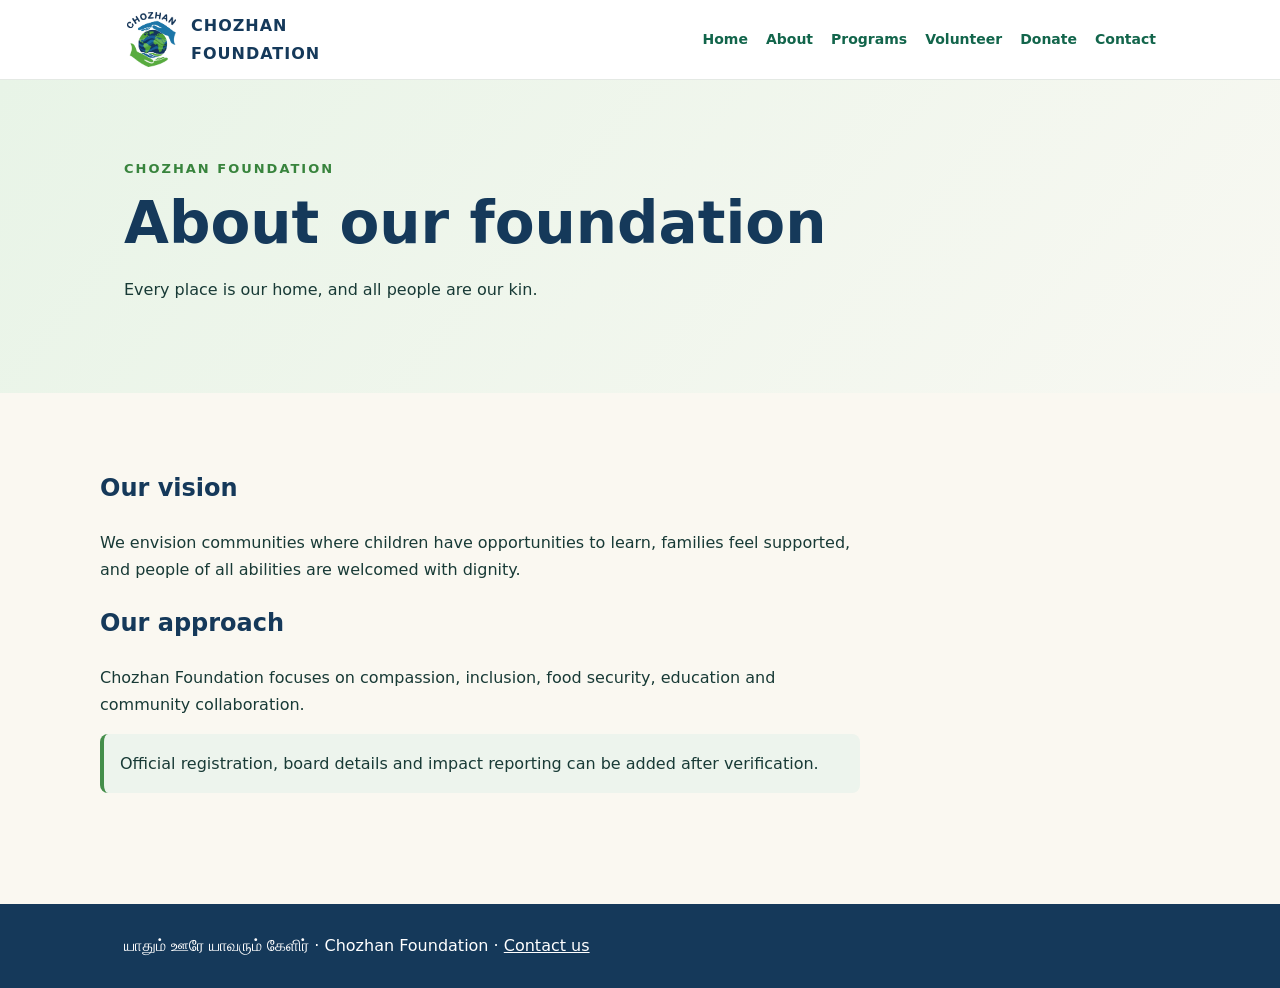
==== about.html @ 7889ee98 "Add files via upload" ====
<!doctype html><html lang="en"><head><meta charset="utf-8"><meta name="viewport" content="width=device-width,initial-scale=1"><meta name="description" content="Chozhan Foundation — About our foundation"><link rel="icon" href="chozhan-logo.jpg"><link rel="stylesheet" href="site.css"><title>About our foundation | Chozhan Foundation</title></head><body><header><div class="wrap nav"><a class="brand" href="index.html"><img src="chozhan-logo.jpg" alt="Chozhan Foundation logo"><span>CHOZHAN<br>FOUNDATION</span></a><nav><a href="index.html">Home</a><a href="about.html">About</a><a href="programs.html">Programs</a><a href="volunteer.html">Volunteer</a><a href="donate.html">Donate</a><a href="contact.html">Contact</a></nav></div></header><section class="hero"><div class="wrap"><span class="eyebrow">Chozhan Foundation</span><h1>About our foundation</h1><p>Every place is our home, and all people are our kin.</p></div></section><main class="main wrap"><h2>Our vision</h2><p>We envision communities where children have opportunities to learn, families feel supported, and people of all abilities are welcomed with dignity.</p><h2>Our approach</h2><p>Chozhan Foundation focuses on compassion, inclusion, food security, education and community collaboration.</p><p class="note">Official registration, board details and impact reporting can be added after verification.</p></main><footer><div class="wrap">யாதும் ஊரே யாவரும் கேளிர் · Chozhan Foundation · <a href="contact.html">Contact us</a></div></footer></body></html>
---- site.css ----
*{box-sizing:border-box}body{margin:0;font-family:system-ui,-apple-system,Segoe UI,sans-serif;background:#faf8f1;color:#183a36;line-height:1.7}header{background:#fff;border-bottom:1px solid #e4e9e4;position:sticky;top:0;z-index:5}.wrap{max-width:1080px;margin:auto;padding:0 24px}.nav{display:flex;justify-content:space-between;align-items:center;gap:18px;padding-top:12px;padding-bottom:12px;flex-wrap:wrap}.brand{display:flex;align-items:center;gap:12px;text-decoration:none;color:#15395a;font-weight:800;letter-spacing:1px}.brand img{height:55px;width:55px;object-fit:contain}nav{display:flex;gap:18px;flex-wrap:wrap}a{color:#12654b}nav a{text-decoration:none;font-weight:650;font-size:14px}nav a:hover{text-decoration:underline}.hero{padding:74px 0;background:linear-gradient(130deg,#e8f4e7,#f8f8f2)}h1{font-size:clamp(34px,5vw,58px);line-height:1.12;margin:10px 0 20px;color:#15395a}h2{color:#15395a}p{max-width:760px}.eyebrow{font-size:13px;letter-spacing:2px;text-transform:uppercase;font-weight:800;color:#38843d}.main{padding:55px 0 95px}.grid{display:grid;grid-template-columns:repeat(auto-fit,minmax(240px,1fr));gap:20px}.card{background:white;border:1px solid #e1e8e1;border-radius:18px;padding:24px}.button{display:inline-block;background:#19583e;color:white;padding:12px 20px;border:0;border-radius:100px;text-decoration:none;font-weight:700;cursor:pointer}input,select,textarea{width:100%;border:1px solid #c7d5ca;border-radius:10px;padding:13px;margin:7px 0 15px;font:inherit}label{font-weight:650}textarea{min-height:120px}footer{background:#15395a;color:white;padding:28px 0}footer a{color:white}.note{padding:16px;background:#edf4ed;border-left:4px solid #448e4a;border-radius:8px}@media(max-width:650px){nav{gap:10px}.hero{padding:45px 0}}
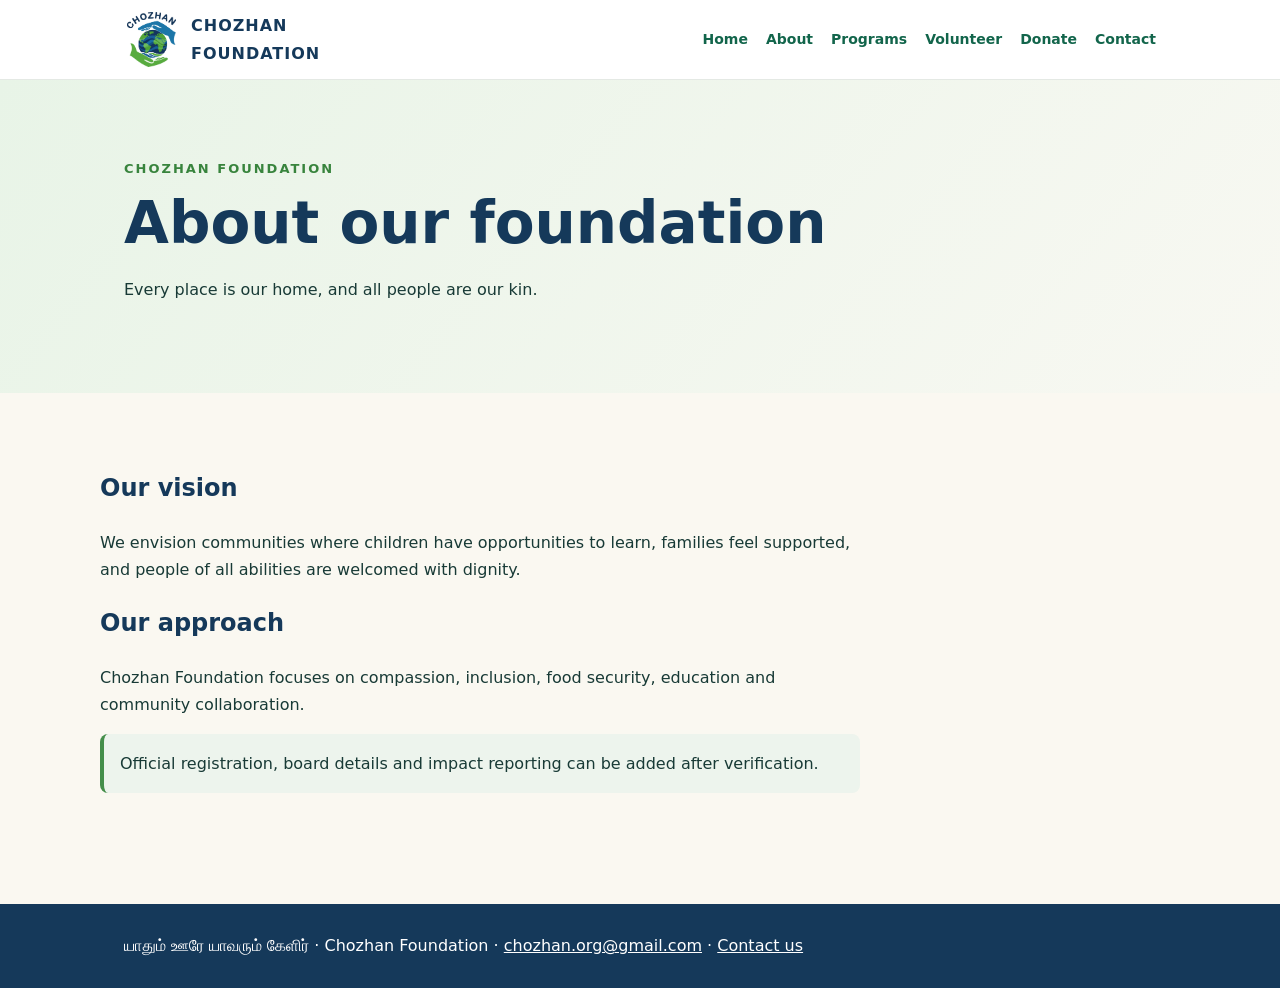
==== commit 6dd1a3e8: "Add files via upload" ====
--- a/about.html
+++ b/about.html
@@ -1 +1 @@
-<!doctype html><html lang="en"><head><meta charset="utf-8"><meta name="viewport" content="width=device-width,initial-scale=1"><meta name="description" content="Chozhan Foundation — About our foundation"><link rel="icon" href="chozhan-logo.jpg"><link rel="stylesheet" href="site.css"><title>About our foundation | Chozhan Foundation</title></head><body><header><div class="wrap nav"><a class="brand" href="index.html"><img src="chozhan-logo.jpg" alt="Chozhan Foundation logo"><span>CHOZHAN<br>FOUNDATION</span></a><nav><a href="index.html">Home</a><a href="about.html">About</a><a href="programs.html">Programs</a><a href="volunteer.html">Volunteer</a><a href="donate.html">Donate</a><a href="contact.html">Contact</a></nav></div></header><section class="hero"><div class="wrap"><span class="eyebrow">Chozhan Foundation</span><h1>About our foundation</h1><p>Every place is our home, and all people are our kin.</p></div></section><main class="main wrap"><h2>Our vision</h2><p>We envision communities where children have opportunities to learn, families feel supported, and people of all abilities are welcomed with dignity.</p><h2>Our approach</h2><p>Chozhan Foundation focuses on compassion, inclusion, food security, education and community collaboration.</p><p class="note">Official registration, board details and impact reporting can be added after verification.</p></main><footer><div class="wrap">யாதும் ஊரே யாவரும் கேளிர் · Chozhan Foundation · <a href="contact.html">Contact us</a></div></footer></body></html>+<!doctype html><html lang="en"><head><meta charset="utf-8"><meta name="viewport" content="width=device-width,initial-scale=1"><meta name="description" content="Chozhan Foundation — About our foundation"><link rel="icon" href="chozhan-logo.jpg"><link rel="stylesheet" href="site.css"><title>About our foundation | Chozhan Foundation</title></head><body><header><div class="wrap nav"><a class="brand" href="index.html"><img src="chozhan-logo.jpg" alt="Chozhan Foundation logo"><span>CHOZHAN<br>FOUNDATION</span></a><nav><a href="index.html">Home</a><a href="about.html">About</a><a href="programs.html">Programs</a><a href="volunteer.html">Volunteer</a><a href="donate.html">Donate</a><a href="contact.html">Contact</a></nav></div></header><section class="hero"><div class="wrap"><span class="eyebrow">Chozhan Foundation</span><h1>About our foundation</h1><p>Every place is our home, and all people are our kin.</p></div></section><main class="main wrap"><h2>Our vision</h2><p>We envision communities where children have opportunities to learn, families feel supported, and people of all abilities are welcomed with dignity.</p><h2>Our approach</h2><p>Chozhan Foundation focuses on compassion, inclusion, food security, education and community collaboration.</p><p class="note">Official registration, board details and impact reporting can be added after verification.</p></main><footer><div class="wrap">யாதும் ஊரே யாவரும் கேளிர் · Chozhan Foundation · <a href="mailto:chozhan.org@gmail.com">chozhan.org@gmail.com</a> · <a href="contact.html">Contact us</a></div></footer></body></html>
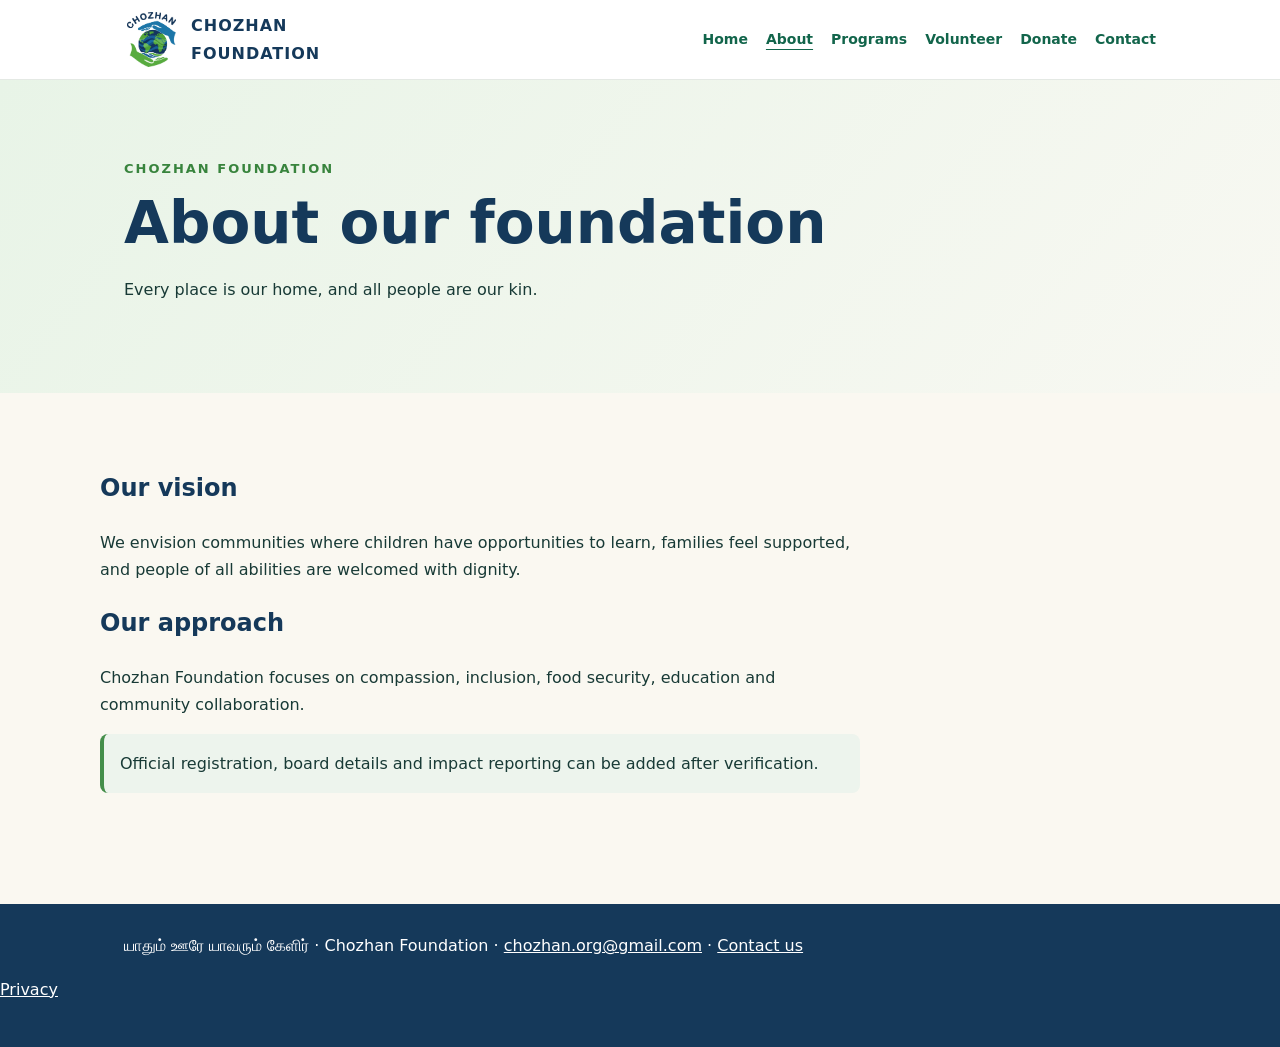
==== commit 26e2b799: "Add files via upload" ====
--- a/about.html
+++ b/about.html
@@ -1 +1,2 @@
-<!doctype html><html lang="en"><head><meta charset="utf-8"><meta name="viewport" content="width=device-width,initial-scale=1"><meta name="description" content="Chozhan Foundation — About our foundation"><link rel="icon" href="chozhan-logo.jpg"><link rel="stylesheet" href="site.css"><title>About our foundation | Chozhan Foundation</title></head><body><header><div class="wrap nav"><a class="brand" href="index.html"><img src="chozhan-logo.jpg" alt="Chozhan Foundation logo"><span>CHOZHAN<br>FOUNDATION</span></a><nav><a href="index.html">Home</a><a href="about.html">About</a><a href="programs.html">Programs</a><a href="volunteer.html">Volunteer</a><a href="donate.html">Donate</a><a href="contact.html">Contact</a></nav></div></header><section class="hero"><div class="wrap"><span class="eyebrow">Chozhan Foundation</span><h1>About our foundation</h1><p>Every place is our home, and all people are our kin.</p></div></section><main class="main wrap"><h2>Our vision</h2><p>We envision communities where children have opportunities to learn, families feel supported, and people of all abilities are welcomed with dignity.</p><h2>Our approach</h2><p>Chozhan Foundation focuses on compassion, inclusion, food security, education and community collaboration.</p><p class="note">Official registration, board details and impact reporting can be added after verification.</p></main><footer><div class="wrap">யாதும் ஊரே யாவரும் கேளிர் · Chozhan Foundation · <a href="mailto:chozhan.org@gmail.com">chozhan.org@gmail.com</a> · <a href="contact.html">Contact us</a></div></footer></body></html>+<!DOCTYPE html>
+<html lang="en"><head><meta charset="utf-8"/><meta content="width=device-width,initial-scale=1" name="viewport"/><meta content="Chozhan Foundation — About our foundation" name="description"/><link href="chozhan-logo.jpg" rel="icon"/><link href="site.css" rel="stylesheet"/><title>About our foundation | Chozhan Foundation</title><link href="https://chozhan.org/about.html" rel="canonical"/><meta content="About our foundation | Chozhan Foundation" property="og:title"/><meta content="Community care, education, food security and disability inclusion in Cuddalore, Tamil Nadu." property="og:description"/></head><body><a class="skip-link" href="#main-content">Skip to content</a><header><div class="wrap nav"><a class="brand" href="index.html"><img alt="Chozhan Foundation logo" src="chozhan-logo.jpg"/><span>CHOZHAN<br/>FOUNDATION</span></a><button aria-controls="page-links" aria-expanded="false" aria-label="Toggle navigation" class="mobile-toggle" type="button">☰</button><nav id="page-links"><a href="index.html">Home</a><a aria-current="page" href="about.html">About</a><a href="programs.html">Programs</a><a href="volunteer.html">Volunteer</a><a href="donate.html">Donate</a><a href="contact.html">Contact</a></nav></div></header><section class="hero"><div class="wrap"><span class="eyebrow">Chozhan Foundation</span><h1>About our foundation</h1><p>Every place is our home, and all people are our kin.</p></div></section><main class="main wrap" id="main-content"><h2>Our vision</h2><p>We envision communities where children have opportunities to learn, families feel supported, and people of all abilities are welcomed with dignity.</p><h2>Our approach</h2><p>Chozhan Foundation focuses on compassion, inclusion, food security, education and community collaboration.</p><p class="note">Official registration, board details and impact reporting can be added after verification.</p></main><footer><div class="wrap">யாதும் ஊரே யாவரும் கேளிர் · Chozhan Foundation · <a href="mailto:chozhan.org@gmail.com">chozhan.org@gmail.com</a> · <a href="contact.html">Contact us</a></div><p><a href="privacy.html">Privacy</a></p></footer><script>document.querySelector('.mobile-toggle')?.addEventListener('click',function(){const n=document.getElementById('page-links');const open=n.classList.toggle('open');this.setAttribute('aria-expanded',String(open));});</script></body></html>
--- a/site.css
+++ b/site.css
@@ -1 +1,2 @@
-*{box-sizing:border-box}body{margin:0;font-family:system-ui,-apple-system,Segoe UI,sans-serif;background:#faf8f1;color:#183a36;line-height:1.7}header{background:#fff;border-bottom:1px solid #e4e9e4;position:sticky;top:0;z-index:5}.wrap{max-width:1080px;margin:auto;padding:0 24px}.nav{display:flex;justify-content:space-between;align-items:center;gap:18px;padding-top:12px;padding-bottom:12px;flex-wrap:wrap}.brand{display:flex;align-items:center;gap:12px;text-decoration:none;color:#15395a;font-weight:800;letter-spacing:1px}.brand img{height:55px;width:55px;object-fit:contain}nav{display:flex;gap:18px;flex-wrap:wrap}a{color:#12654b}nav a{text-decoration:none;font-weight:650;font-size:14px}nav a:hover{text-decoration:underline}.hero{padding:74px 0;background:linear-gradient(130deg,#e8f4e7,#f8f8f2)}h1{font-size:clamp(34px,5vw,58px);line-height:1.12;margin:10px 0 20px;color:#15395a}h2{color:#15395a}p{max-width:760px}.eyebrow{font-size:13px;letter-spacing:2px;text-transform:uppercase;font-weight:800;color:#38843d}.main{padding:55px 0 95px}.grid{display:grid;grid-template-columns:repeat(auto-fit,minmax(240px,1fr));gap:20px}.card{background:white;border:1px solid #e1e8e1;border-radius:18px;padding:24px}.button{display:inline-block;background:#19583e;color:white;padding:12px 20px;border:0;border-radius:100px;text-decoration:none;font-weight:700;cursor:pointer}input,select,textarea{width:100%;border:1px solid #c7d5ca;border-radius:10px;padding:13px;margin:7px 0 15px;font:inherit}label{font-weight:650}textarea{min-height:120px}footer{background:#15395a;color:white;padding:28px 0}footer a{color:white}.note{padding:16px;background:#edf4ed;border-left:4px solid #448e4a;border-radius:8px}@media(max-width:650px){nav{gap:10px}.hero{padding:45px 0}}+*{box-sizing:border-box}body{margin:0;font-family:system-ui,-apple-system,Segoe UI,sans-serif;background:#faf8f1;color:#183a36;line-height:1.7}header{background:#fff;border-bottom:1px solid #e4e9e4;position:sticky;top:0;z-index:5}.wrap{max-width:1080px;margin:auto;padding:0 24px}.nav{display:flex;justify-content:space-between;align-items:center;gap:18px;padding-top:12px;padding-bottom:12px;flex-wrap:wrap}.brand{display:flex;align-items:center;gap:12px;text-decoration:none;color:#15395a;font-weight:800;letter-spacing:1px}.brand img{height:55px;width:55px;object-fit:contain}nav{display:flex;gap:18px;flex-wrap:wrap}a{color:#12654b}nav a{text-decoration:none;font-weight:650;font-size:14px}nav a:hover{text-decoration:underline}.hero{padding:74px 0;background:linear-gradient(130deg,#e8f4e7,#f8f8f2)}h1{font-size:clamp(34px,5vw,58px);line-height:1.12;margin:10px 0 20px;color:#15395a}h2{color:#15395a}p{max-width:760px}.eyebrow{font-size:13px;letter-spacing:2px;text-transform:uppercase;font-weight:800;color:#38843d}.main{padding:55px 0 95px}.grid{display:grid;grid-template-columns:repeat(auto-fit,minmax(240px,1fr));gap:20px}.card{background:white;border:1px solid #e1e8e1;border-radius:18px;padding:24px}.button{display:inline-block;background:#19583e;color:white;padding:12px 20px;border:0;border-radius:100px;text-decoration:none;font-weight:700;cursor:pointer}input,select,textarea{width:100%;border:1px solid #c7d5ca;border-radius:10px;padding:13px;margin:7px 0 15px;font:inherit}label{font-weight:650}textarea{min-height:120px}footer{background:#15395a;color:white;padding:28px 0}footer a{color:white}.note{padding:16px;background:#edf4ed;border-left:4px solid #448e4a;border-radius:8px}@media(max-width:650px){nav{gap:10px}.hero{padding:45px 0}}
+.skip-link{position:absolute;top:-80px;left:12px;z-index:100;background:#fff;color:#123e34;padding:10px}.skip-link:focus{top:8px}:focus-visible{outline:3px solid #df9b45;outline-offset:3px}.mobile-toggle{display:none;border:1px solid #cdd8d0;border-radius:8px;background:white;padding:8px 13px;font-size:23px;cursor:pointer}nav a[aria-current="page"]{text-decoration:underline;text-underline-offset:5px}@media(max-width:720px){.nav{flex-wrap:wrap}.mobile-toggle{display:block;margin-left:auto}header nav{display:none;width:100%;flex-direction:column;align-items:flex-start;padding:12px 0}header nav.open{display:flex}}@media(prefers-reduced-motion:reduce){html{scroll-behavior:auto}}
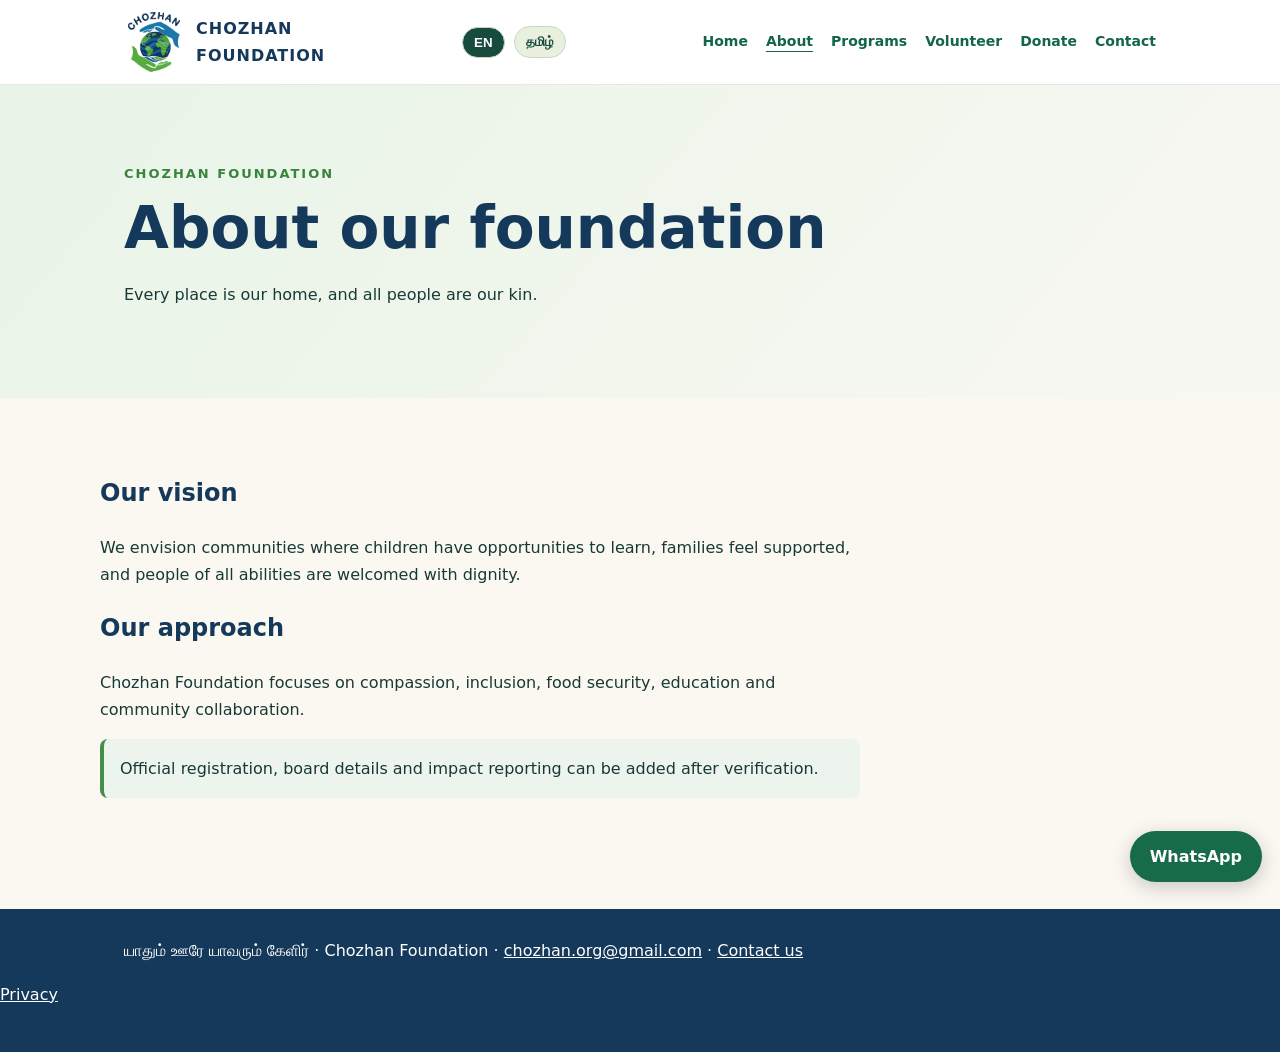
==== commit 16ccb1ca: "Add files via upload" ====
--- a/about.html
+++ b/about.html
@@ -1,2 +1,3 @@
 <!DOCTYPE html>
-<html lang="en"><head><meta charset="utf-8"/><meta content="width=device-width,initial-scale=1" name="viewport"/><meta content="Chozhan Foundation — About our foundation" name="description"/><link href="chozhan-logo.jpg" rel="icon"/><link href="site.css" rel="stylesheet"/><title>About our foundation | Chozhan Foundation</title><link href="https://chozhan.org/about.html" rel="canonical"/><meta content="About our foundation | Chozhan Foundation" property="og:title"/><meta content="Community care, education, food security and disability inclusion in Cuddalore, Tamil Nadu." property="og:description"/></head><body><a class="skip-link" href="#main-content">Skip to content</a><header><div class="wrap nav"><a class="brand" href="index.html"><img alt="Chozhan Foundation logo" src="chozhan-logo.jpg"/><span>CHOZHAN<br/>FOUNDATION</span></a><button aria-controls="page-links" aria-expanded="false" aria-label="Toggle navigation" class="mobile-toggle" type="button">☰</button><nav id="page-links"><a href="index.html">Home</a><a aria-current="page" href="about.html">About</a><a href="programs.html">Programs</a><a href="volunteer.html">Volunteer</a><a href="donate.html">Donate</a><a href="contact.html">Contact</a></nav></div></header><section class="hero"><div class="wrap"><span class="eyebrow">Chozhan Foundation</span><h1>About our foundation</h1><p>Every place is our home, and all people are our kin.</p></div></section><main class="main wrap" id="main-content"><h2>Our vision</h2><p>We envision communities where children have opportunities to learn, families feel supported, and people of all abilities are welcomed with dignity.</p><h2>Our approach</h2><p>Chozhan Foundation focuses on compassion, inclusion, food security, education and community collaboration.</p><p class="note">Official registration, board details and impact reporting can be added after verification.</p></main><footer><div class="wrap">யாதும் ஊரே யாவரும் கேளிர் · Chozhan Foundation · <a href="mailto:chozhan.org@gmail.com">chozhan.org@gmail.com</a> · <a href="contact.html">Contact us</a></div><p><a href="privacy.html">Privacy</a></p></footer><script>document.querySelector('.mobile-toggle')?.addEventListener('click',function(){const n=document.getElementById('page-links');const open=n.classList.toggle('open');this.setAttribute('aria-expanded',String(open));});</script></body></html>+
+<html lang="en"><head><meta charset="utf-8"/><meta content="width=device-width,initial-scale=1" name="viewport"/><meta content="Chozhan Foundation — About our foundation" name="description"/><link href="chozhan-logo.jpg" rel="icon"/><link href="site.css" rel="stylesheet"/><title>About our foundation | Chozhan Foundation</title><link href="https://chozhan.org/about.html" rel="canonical"/><meta content="About our foundation | Chozhan Foundation" property="og:title"/><meta content="Community care, education, food security and disability inclusion in Cuddalore, Tamil Nadu." property="og:description"/><link href="enhancements.css" rel="stylesheet"/><script defer="True" src="language.js"></script><meta content="website" property="og:type"/><meta content="https://chozhan.org/about.html" property="og:url"/><meta content="https://chozhan.org/chozhan-logo.png" property="og:image"/></head><body><a class="skip-link" href="#main-content">Skip to content</a><header><div class="wrap nav"><a class="brand" href="index.html"><img alt="Chozhan Foundation logo" src="chozhan-logo.jpg" style="width:60px;height:60px;max-width:60px;object-fit:contain;"/><span>CHOZHAN<br/>FOUNDATION</span></a><button aria-controls="page-links" aria-expanded="false" aria-label="Toggle navigation" class="mobile-toggle" type="button">☰</button><div aria-label="Language selection" class="utility-nav"><button aria-pressed="false" class="lang-switch" data-lang="en" type="button">EN</button><button aria-pressed="false" class="lang-switch" data-lang="ta" type="button">தமிழ்</button></div><nav id="page-links"><a href="index.html">Home</a><a aria-current="page" href="about.html">About</a><a href="programs.html">Programs</a><a href="volunteer.html">Volunteer</a><a href="donate.html">Donate</a><a data-i18n="nav_contact" href="contact.html">Contact</a></nav></div></header><section class="hero"><div class="wrap"><span class="eyebrow">Chozhan Foundation</span><h1>About our foundation</h1><p>Every place is our home, and all people are our kin.</p></div></section><main class="main wrap" id="main-content"><h2>Our vision</h2><p>We envision communities where children have opportunities to learn, families feel supported, and people of all abilities are welcomed with dignity.</p><h2>Our approach</h2><p>Chozhan Foundation focuses on compassion, inclusion, food security, education and community collaboration.</p><p class="note">Official registration, board details and impact reporting can be added after verification.</p></main><footer><div class="wrap">யாதும் ஊரே யாவரும் கேளிர் · Chozhan Foundation · <a href="mailto:chozhan.org@gmail.com">chozhan.org@gmail.com</a> · <a href="contact.html">Contact us</a></div><p><a href="privacy.html">Privacy</a></p></footer><script>document.querySelector('.mobile-toggle')?.addEventListener('click',function(){const n=document.getElementById('page-links');const open=n.classList.toggle('open');this.setAttribute('aria-expanded',String(open));});</script><a class="whatsapp-float" href="https://wa.me/917305449549" target="_blank" rel="noopener noreferrer" aria-label="Chat with Chozhan Foundation on WhatsApp">WhatsApp</a></body></html>
--- a/enhancements.css
+++ b/enhancements.css
@@ -0,0 +1,8 @@
+
+/* Chozhan 2026 additive upgrades — preserve original layout */
+.brand-logo{width:60px!important;height:60px!important;max-width:60px!important;object-fit:contain!important;flex-shrink:0!important}.footer-logo{width:76px!important;height:76px!important;max-width:76px!important;object-fit:contain!important}img{max-width:100%}body{overflow-x:hidden}
+.utility-nav{display:flex;align-items:center;gap:9px}.lang-switch{background:#eaf0df;color:#164b3e;border:1px solid #c4d9c5;border-radius:22px;padding:7px 11px;font-weight:700;cursor:pointer}.lang-switch[aria-pressed=true]{background:#164b3e;color:#fff}.feature-grid{display:grid;grid-template-columns:repeat(3,minmax(0,1fr));gap:20px;margin-top:28px}.feature-card{background:white;border-radius:18px;padding:24px;box-shadow:0 7px 22px #163d2a12}.feature-card h3{margin:10px 0}.feature-card p{color:#52665a}.gallery-img{width:100%;height:220px;object-fit:cover;border-radius:14px}.placeholder-image{background:linear-gradient(130deg,#eaf0df,#d9e9ee);display:flex;align-items:center;justify-content:center;color:#164b3e;font-weight:700;min-height:190px;border-radius:14px;text-align:center;padding:20px}.feature-note{font-size:14px;color:#52665a}.contact-actions{display:flex;flex-wrap:wrap;gap:12px;margin-top:18px}.contact-actions a{display:inline-flex;align-items:center;gap:8px;padding:10px 16px;border-radius:28px;background:#164b3e;color:#fff;text-decoration:none;font-weight:700}.contact-actions a.secondary{background:#eaf0df;color:#164b3e}.wa-note{font-size:13px;color:#52665a}.lang-container{display:flex;align-items:center;gap:7px;flex-wrap:wrap;margin:8px 0}.visually-hidden{position:absolute!important;width:1px;height:1px;overflow:hidden;clip:rect(0,0,0,0)}
+@media(max-width:800px){.feature-grid{grid-template-columns:1fr}.utility-nav{margin-left:auto}.nav{flex-wrap:wrap}.brand{font-size:16px}.brand-logo{width:52px!important;height:52px!important;max-width:52px!important}.menu{order:3}.links{z-index:10}.lang-switch{padding:6px 9px}}@media(prefers-reduced-motion:reduce){*,*::before,*::after{scroll-behavior:auto!important}}
+
+/* Verified Chozhan Foundation WhatsApp contact */
+.whatsapp-float{position:fixed;right:18px;bottom:18px;z-index:500;background:#176b48;color:#fff!important;border-radius:999px;padding:12px 20px;text-decoration:none;font-weight:800;box-shadow:0 5px 20px #0003}.whatsapp-float:hover,.whatsapp-float:focus-visible{background:#105238;outline-offset:3px}@media(max-width:600px){.whatsapp-float{right:12px;bottom:12px;padding:11px 16px;font-size:14px}}
